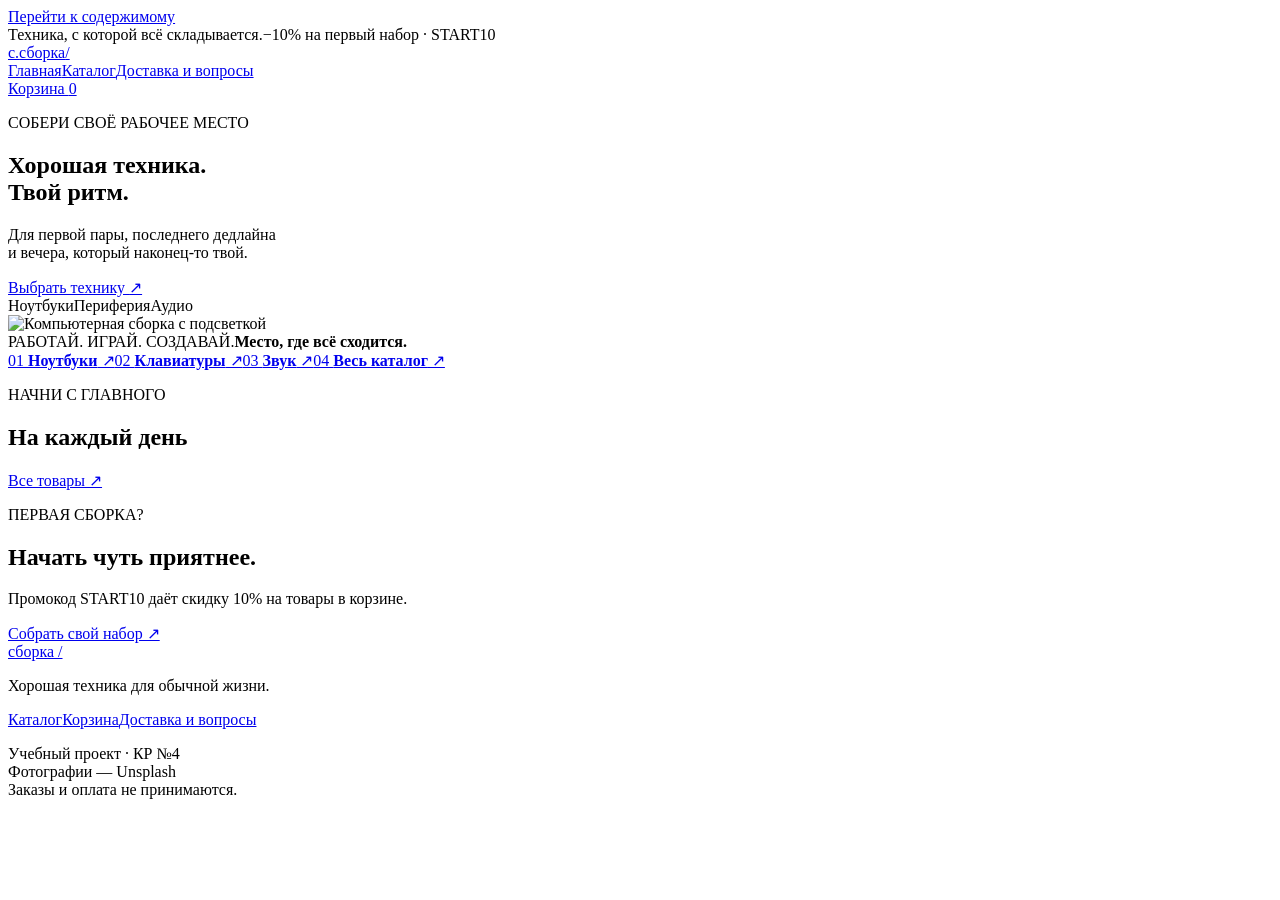
==== index.html @ 841d9250 "Добавить шесть страниц магазина Сборка и описание КР4" ====
<!doctype html>
<html lang="ru">
  <head>
    <meta charset="utf-8" />
    <meta name="viewport" content="width=device-width, initial-scale=1" />
    <meta
      name="description"
      content="Сборка — техника для учёбы, работы и отдыха. Техника для твоих задач."
    />
    <title>Техника для твоих задач — Сборка</title>
    <link rel="stylesheet" href="css/style.css" />
    <link rel="stylesheet" href="css/responsive.css" />
    <script src="js/data.js" defer></script>
    <script src="js/cart.js" defer></script>
    <script src="js/catalog.js" defer></script>
    <script src="js/modal.js" defer></script>
    <script src="js/validation.js" defer></script>
    <script src="js/main.js" defer></script>
  </head>
  <body>
    <a class="skip-link" href="#main-content">Перейти к содержимому</a>
    <div class="topbar">
      <div class="container">
        <span>Техника, с которой всё складывается.</span
        ><span>−10% на первый набор · START10</span>
      </div>
    </div>
    <header class="site-header">
      <div class="container header-inner">
        <a class="brand" href="index.html"
          ><span class="brand-mark">с.</span>сборка<span class="brand-dot"
            >/</span
          ></a
        ><button
          class="menu-toggle secondary"
          type="button"
          aria-expanded="false"
          aria-controls="site-menu"
          hidden
        >
          Меню
        </button>
        <nav id="site-menu" aria-label="Основная навигация">
          <a href="index.html" aria-current="page">Главная</a
          ><a href="catalog.html">Каталог</a
          ><a href="contacts.html">Доставка и вопросы</a>
        </nav>
        <a class="cart-link" href="cart.html"
          >Корзина <span class="cart-count">0</span></a
        >
      </div>
    </header>
    <main class="container" id="main-content" tabindex="-1">
      <noscript
        ><p class="notice">
          Для каталога и корзины включите JavaScript в браузере.
        </p></noscript
      >
      <section class="hero">
        <div class="hero-copy">
          <p class="eyebrow">СОБЕРИ СВОЁ РАБОЧЕЕ МЕСТО</p>
          <h1>
            Хорошая техника.<br />
            Твой ритм.
          </h1>
          <p>
            Для первой пары, последнего дедлайна<br />
            и вечера, который наконец-то твой.
          </p>
          <a class="button" href="catalog.html"
            >Выбрать технику <span aria-hidden="true">↗</span></a
          >
          <div class="hero-tags">
            <span>Ноутбуки</span><span>Периферия</span><span>Аудио</span>
          </div>
        </div>
        <div class="hero-photo">
          <img
            src="images/product-6.jpg"
            alt="Компьютерная сборка с подсветкой"
            width="1000"
            height="900"
          />
          <div class="photo-caption">
            <span>РАБОТАЙ. ИГРАЙ. СОЗДАВАЙ.</span
            ><strong>Место, где всё сходится.</strong>
          </div>
        </div>
      </section>
      <section class="category-strip" aria-label="Категории">
        <a href="catalog.html?category=laptops"
          >01 <strong>Ноутбуки</strong> ↗</a
        ><a href="catalog.html?category=keyboards"
          >02 <strong>Клавиатуры</strong> ↗</a
        ><a href="catalog.html?category=audio">03 <strong>Звук</strong> ↗</a
        ><a href="catalog.html">04 <strong>Весь каталог</strong> ↗</a>
      </section>
      <section class="section">
        <div class="section-heading">
          <div>
            <p class="eyebrow">НАЧНИ С ГЛАВНОГО</p>
            <h2>На каждый день</h2>
          </div>
          <a href="catalog.html">Все товары ↗</a>
        </div>
        <div class="products-grid" id="featured"></div>
      </section>
      <section class="offer">
        <div>
          <p class="eyebrow">ПЕРВАЯ СБОРКА?</p>
          <h2>Начать чуть приятнее.</h2>
          <p>Промокод START10 даёт скидку 10% на товары в корзине.</p>
        </div>
        <a class="button light" href="catalog.html">Собрать свой набор ↗</a>
      </section>
    </main>
    <footer>
      <div class="container footer-grid">
        <div>
          <a class="brand" href="index.html">сборка /</a>
          <p>Хорошая техника для обычной жизни.</p>
        </div>
        <div>
          <a href="catalog.html">Каталог</a><a href="cart.html">Корзина</a
          ><a href="contacts.html">Доставка и вопросы</a>
        </div>
        <p class="small muted">
          Учебный проект · КР №4<br />
          Фотографии — Unsplash<br />
          Заказы и оплата не принимаются.
        </p>
      </div>
    </footer>
    <div class="toast" id="toast" role="status" hidden></div>
    <dialog id="quick-view" aria-labelledby="quick-title">
      <button
        class="close-dialog secondary"
        type="button"
        aria-label="Закрыть просмотр"
      >
        ×
      </button>
      <div id="quick-content"></div>
    </dialog>
  </body>
</html>
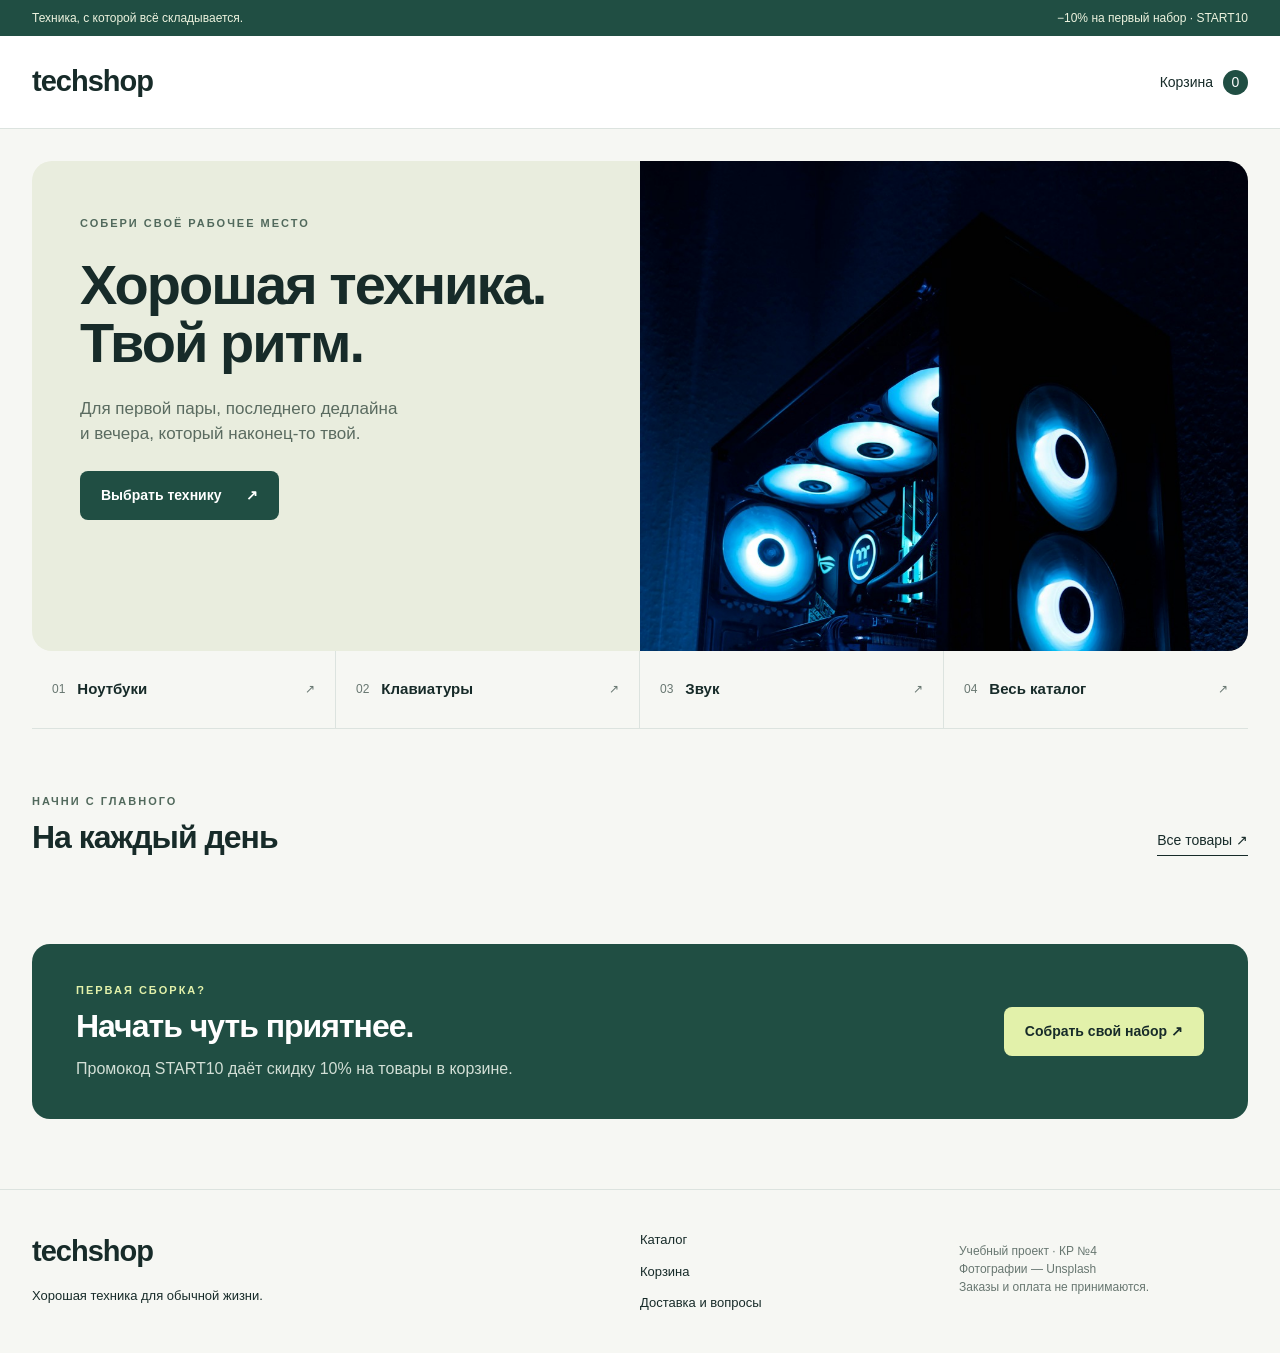
==== commit d7c02d3e: "Переименовать магазин в techshop" ====
--- a/index.html
+++ b/index.html
@@ -1,146 +1,130 @@
-<!doctype html>
-<html lang="ru">
-  <head>
-    <meta charset="utf-8" />
-    <meta name="viewport" content="width=device-width, initial-scale=1" />
-    <meta
-      name="description"
-      content="Сборка — техника для учёбы, работы и отдыха. Техника для твоих задач."
-    />
-    <title>Техника для твоих задач — Сборка</title>
-    <link rel="stylesheet" href="css/style.css" />
-    <link rel="stylesheet" href="css/responsive.css" />
-    <script src="js/data.js" defer></script>
-    <script src="js/cart.js" defer></script>
-    <script src="js/catalog.js" defer></script>
-    <script src="js/modal.js" defer></script>
-    <script src="js/validation.js" defer></script>
-    <script src="js/main.js" defer></script>
-  </head>
-  <body>
-    <a class="skip-link" href="#main-content">Перейти к содержимому</a>
-    <div class="topbar">
-      <div class="container">
-        <span>Техника, с которой всё складывается.</span
-        ><span>−10% на первый набор · START10</span>
-      </div>
-    </div>
-    <header class="site-header">
-      <div class="container header-inner">
-        <a class="brand" href="index.html"
-          ><span class="brand-mark">с.</span>сборка<span class="brand-dot"
-            >/</span
-          ></a
-        ><button
-          class="menu-toggle secondary"
-          type="button"
-          aria-expanded="false"
-          aria-controls="site-menu"
-          hidden
-        >
-          Меню
-        </button>
-        <nav id="site-menu" aria-label="Основная навигация">
-          <a href="index.html" aria-current="page">Главная</a
-          ><a href="catalog.html">Каталог</a
-          ><a href="contacts.html">Доставка и вопросы</a>
-        </nav>
-        <a class="cart-link" href="cart.html"
-          >Корзина <span class="cart-count">0</span></a
-        >
-      </div>
-    </header>
-    <main class="container" id="main-content" tabindex="-1">
-      <noscript
-        ><p class="notice">
-          Для каталога и корзины включите JavaScript в браузере.
-        </p></noscript
-      >
-      <section class="hero">
-        <div class="hero-copy">
-          <p class="eyebrow">СОБЕРИ СВОЁ РАБОЧЕЕ МЕСТО</p>
-          <h1>
-            Хорошая техника.<br />
-            Твой ритм.
-          </h1>
-          <p>
-            Для первой пары, последнего дедлайна<br />
-            и вечера, который наконец-то твой.
-          </p>
-          <a class="button" href="catalog.html"
-            >Выбрать технику <span aria-hidden="true">↗</span></a
-          >
-          <div class="hero-tags">
-            <span>Ноутбуки</span><span>Периферия</span><span>Аудио</span>
-          </div>
-        </div>
-        <div class="hero-photo">
-          <img
-            src="images/product-6.jpg"
-            alt="Компьютерная сборка с подсветкой"
-            width="1000"
-            height="900"
-          />
-          <div class="photo-caption">
-            <span>РАБОТАЙ. ИГРАЙ. СОЗДАВАЙ.</span
-            ><strong>Место, где всё сходится.</strong>
-          </div>
-        </div>
-      </section>
-      <section class="category-strip" aria-label="Категории">
-        <a href="catalog.html?category=laptops"
-          >01 <strong>Ноутбуки</strong> ↗</a
-        ><a href="catalog.html?category=keyboards"
-          >02 <strong>Клавиатуры</strong> ↗</a
-        ><a href="catalog.html?category=audio">03 <strong>Звук</strong> ↗</a
-        ><a href="catalog.html">04 <strong>Весь каталог</strong> ↗</a>
-      </section>
-      <section class="section">
-        <div class="section-heading">
-          <div>
-            <p class="eyebrow">НАЧНИ С ГЛАВНОГО</p>
-            <h2>На каждый день</h2>
-          </div>
-          <a href="catalog.html">Все товары ↗</a>
-        </div>
-        <div class="products-grid" id="featured"></div>
-      </section>
-      <section class="offer">
-        <div>
-          <p class="eyebrow">ПЕРВАЯ СБОРКА?</p>
-          <h2>Начать чуть приятнее.</h2>
-          <p>Промокод START10 даёт скидку 10% на товары в корзине.</p>
-        </div>
-        <a class="button light" href="catalog.html">Собрать свой набор ↗</a>
-      </section>
-    </main>
-    <footer>
-      <div class="container footer-grid">
-        <div>
-          <a class="brand" href="index.html">сборка /</a>
-          <p>Хорошая техника для обычной жизни.</p>
-        </div>
-        <div>
-          <a href="catalog.html">Каталог</a><a href="cart.html">Корзина</a
-          ><a href="contacts.html">Доставка и вопросы</a>
-        </div>
-        <p class="small muted">
-          Учебный проект · КР №4<br />
-          Фотографии — Unsplash<br />
-          Заказы и оплата не принимаются.
-        </p>
-      </div>
-    </footer>
-    <div class="toast" id="toast" role="status" hidden></div>
-    <dialog id="quick-view" aria-labelledby="quick-title">
-      <button
-        class="close-dialog secondary"
-        type="button"
-        aria-label="Закрыть просмотр"
-      >
-        ×
-      </button>
-      <div id="quick-content"></div>
-    </dialog>
-  </body>
-</html>
+<!doctype html>
+<html lang="ru">
+  <head>
+    <meta charset="utf-8" />
+    <meta name="viewport" content="width=device-width, initial-scale=1" />
+    <meta
+      name="description"
+      content="techshop — техника для учёбы, работы и отдыха. Техника для твоих задач."
+    />
+    <title>Техника для твоих задач — techshop</title>
+    <link rel="stylesheet" href="css/style.css" />
+    <link rel="stylesheet" href="css/responsive.css" />
+    <script src="js/data.js" defer></script>
+    <script src="js/cart.js" defer></script>
+    <script src="js/catalog.js" defer></script>
+    <script src="js/modal.js" defer></script>
+    <script src="js/validation.js" defer></script>
+    <script src="js/main.js?v=2" defer></script>
+  </head>
+  <body>
+    <a class="skip-link" href="#main-content">Перейти к содержимому</a>
+    <div class="topbar">
+      <div class="container">
+        <span>Техника, с которой всё складывается.</span
+        ><span>−10% на первый набор · START10</span>
+      </div>
+    </div>
+    <header class="site-header">
+      <div class="container header-inner">
+        <a class="brand" href="index.html">techshop</a>
+        </nav>
+        <a class="cart-link" href="cart.html"
+          >Корзина <span class="cart-count">0</span></a
+        >
+      </div>
+    </header>
+    <main class="container" id="main-content" tabindex="-1">
+      <noscript
+        ><p class="notice">
+          Для каталога и корзины включите JavaScript в браузере.
+        </p></noscript
+      >
+      <section class="hero">
+        <div class="hero-copy">
+          <p class="eyebrow">СОБЕРИ СВОЁ РАБОЧЕЕ МЕСТО</p>
+          <h1>
+            Хорошая техника.<br />
+            Твой ритм.
+          </h1>
+          <p>
+            Для первой пары, последнего дедлайна<br />
+            и вечера, который наконец-то твой.
+          </p>
+          <a class="button" href="catalog.html"
+            >Выбрать технику <span aria-hidden="true">↗</span></a
+          >
+          <div class="hero-tags">
+            <span>Ноутбуки</span><span>Периферия</span><span>Аудио</span>
+          </div>
+        </div>
+        <div class="hero-photo">
+          <img
+            src="images/product-6.jpg"
+            alt="Компьютерная сборка с подсветкой"
+            width="1000"
+            height="900"
+          />
+          <div class="photo-caption">
+            <span>РАБОТАЙ. ИГРАЙ. СОЗДАВАЙ.</span
+            ><strong>Место, где всё сходится.</strong>
+          </div>
+        </div>
+      </section>
+      <section class="category-strip" aria-label="Категории">
+        <a href="catalog.html?category=laptops"
+          >01 <strong>Ноутбуки</strong> ↗</a
+        ><a href="catalog.html?category=keyboards"
+          >02 <strong>Клавиатуры</strong> ↗</a
+        ><a href="catalog.html?category=audio">03 <strong>Звук</strong> ↗</a
+        ><a href="catalog.html">04 <strong>Весь каталог</strong> ↗</a>
+      </section>
+      <section class="section">
+        <div class="section-heading">
+          <div>
+            <p class="eyebrow">НАЧНИ С ГЛАВНОГО</p>
+            <h2>На каждый день</h2>
+          </div>
+          <a href="catalog.html">Все товары ↗</a>
+        </div>
+        <div class="products-grid" id="featured"></div>
+      </section>
+      <section class="offer">
+        <div>
+          <p class="eyebrow">ПЕРВАЯ СБОРКА?</p>
+          <h2>Начать чуть приятнее.</h2>
+          <p>Промокод START10 даёт скидку 10% на товары в корзине.</p>
+        </div>
+        <a class="button light" href="catalog.html">Собрать свой набор ↗</a>
+      </section>
+    </main>
+    <footer>
+      <div class="container footer-grid">
+        <div>
+          <a class="brand" href="index.html">techshop</a>
+          <p>Хорошая техника для обычной жизни.</p>
+        </div>
+        <div>
+          <a href="catalog.html">Каталог</a><a href="cart.html">Корзина</a
+          ><a href="contacts.html">Доставка и вопросы</a>
+        </div>
+        <p class="small muted">
+          Учебный проект · КР №4<br />
+          Фотографии — Unsplash<br />
+          Заказы и оплата не принимаются.
+        </p>
+      </div>
+    </footer>
+    <div class="toast" id="toast" role="status" hidden></div>
+    <dialog id="quick-view" aria-labelledby="quick-title">
+      <button
+        class="close-dialog secondary"
+        type="button"
+        aria-label="Закрыть просмотр"
+      >
+        ×
+      </button>
+      <div id="quick-content"></div>
+    </dialog>
+  </body>
+</html>
--- a/css/style.css
+++ b/css/style.css
@@ -0,0 +1,770 @@
+/* Новое оформление магазина; адаптивные сетки вынесены в responsive.css, как в КР3. */
+:root {
+  --ink: #172b29;
+  --muted: #687771;
+  --green: #204e43;
+  --lime: #e2f1aa;
+  --line: #dce3df;
+  --bg: #f6f7f3;
+  --white: #fff;
+  --radius: 14px;
+}
+* {
+  box-sizing: border-box;
+}
+body {
+  margin: 0;
+  background: var(--bg);
+  color: var(--ink);
+  font:
+    16px/1.5 Arial,
+    sans-serif;
+}
+a {
+  color: inherit;
+  text-decoration: none;
+}
+button,
+input,
+select,
+textarea {
+  font: inherit;
+}
+button,
+a,
+input,
+select,
+textarea {
+  touch-action: manipulation;
+}
+button {
+  cursor: pointer;
+}
+img {
+  display: block;
+  max-width: 100%;
+  height: auto;
+}
+h1,
+h2,
+h3,
+p {
+  margin: 0;
+}
+h1 {
+  font-size: clamp(36px, 5vw, 64px);
+  line-height: 1.04;
+  letter-spacing: -2px;
+}
+h2 {
+  font-size: 32px;
+  line-height: 1.15;
+  letter-spacing: -1px;
+}
+h3 {
+  font-size: 18px;
+  line-height: 1.3;
+}
+p + p {
+  margin-top: 14px;
+}
+.container {
+  width: min(1240px, calc(100% - 64px));
+  margin: auto;
+}
+.topbar {
+  background: var(--green);
+  color: #edf3df;
+  font-size: 12px;
+  padding: 9px 0;
+}
+.topbar .container {
+  display: flex;
+  justify-content: space-between;
+  gap: 16px;
+}
+.site-header {
+  background: var(--white);
+  border-bottom: 1px solid var(--line);
+}
+.header-inner {
+  display: flex;
+  align-items: center;
+  gap: 46px;
+  min-height: 92px;
+}
+.brand {
+  display: flex;
+  align-items: center;
+  gap: 10px;
+  font-size: 29px;
+  font-weight: 800;
+  letter-spacing: -1px;
+}
+.brand-mark {
+  background: var(--green);
+  color: var(--lime);
+  width: 36px;
+  height: 36px;
+  border-radius: 9px;
+  text-align: center;
+  line-height: 32px;
+  font-size: 30px;
+}
+.brand-dot {
+  color: #86a98e;
+}
+nav {
+  display: flex;
+  gap: 28px;
+  font-size: 14px;
+}
+nav a {
+  padding: 12px 0;
+}
+nav a[aria-current],
+nav a:hover {
+  color: #307d5e;
+}
+nav a[aria-current] {
+  box-shadow: inset 0 -2px var(--green);
+}
+.cart-link {
+  margin-left: auto;
+  display: flex;
+  align-items: center;
+  gap: 10px;
+  font-size: 14px;
+}
+.cart-count {
+  background: var(--green);
+  color: white;
+  min-width: 25px;
+  text-align: center;
+  border-radius: 50%;
+  padding: 2px 6px;
+}
+.button,
+button.secondary {
+  display: inline-flex;
+  align-items: center;
+  justify-content: center;
+  gap: 24px;
+  border: 1px solid transparent;
+  background: var(--green);
+  color: white;
+  border-radius: 8px;
+  padding: 13px 20px;
+  font-size: 14px;
+  font-weight: 600;
+  min-height: 46px;
+}
+.button:hover {
+  background: #143b31;
+}
+.button:disabled {
+  background: #e3e8e4;
+  color: #65756b;
+  cursor: not-allowed;
+}
+.button.secondary,
+button.secondary {
+  border-color: var(--line);
+  background: white;
+  color: var(--ink);
+}
+.button.light {
+  background: var(--lime);
+  color: var(--ink);
+}
+.wide {
+  width: 100%;
+}
+.hero {
+  display: grid;
+  grid-template-columns: 1fr 1fr;
+  margin: 32px 0 0;
+  background: #e9edde;
+  border-radius: 20px;
+  overflow: hidden;
+  min-height: 480px;
+}
+.hero-copy {
+  padding: 54px 48px;
+  display: flex;
+  align-items: flex-start;
+  flex-direction: column;
+  gap: 24px;
+}
+.eyebrow {
+  font-size: 11px;
+  font-weight: bold;
+  letter-spacing: 2px;
+  color: #51695c;
+}
+.hero-copy > p:not(.eyebrow) {
+  color: #5a6b60;
+  font-size: 17px;
+}
+.hero-photo {
+  position: relative;
+  min-width: 0;
+}
+.hero-photo > img {
+  width: 100%;
+  height: 100%;
+  object-fit: cover;
+}
+.photo-caption {
+  position: absolute;
+  left: 28px;
+  right: 28px;
+  bottom: 28px;
+  background: #152922d9;
+  color: white;
+  padding: 18px 22px;
+  border: 1px solid #ffffff40;
+  border-radius: 10px;
+  display: grid;
+  gap: 6px;
+}
+.photo-caption span {
+  font-size: 10px;
+  letter-spacing: 2px;
+}
+.photo-caption strong {
+  font-size: 19px;
+}
+.hero-tags {
+  display: flex;
+  flex-wrap: wrap;
+  gap: 8px;
+  margin-top: auto;
+}
+.hero-tags span {
+  border: 1px solid #bdc9b7;
+  border-radius: 30px;
+  padding: 5px 12px;
+  font-size: 12px;
+}
+.category-strip {
+  display: grid;
+  grid-template-columns: repeat(4, 1fr);
+  border-bottom: 1px solid var(--line);
+}
+.category-strip a {
+  display: flex;
+  align-items: center;
+  gap: 12px;
+  padding: 27px 20px;
+  font-size: 12px;
+  border-right: 1px solid var(--line);
+  color: var(--muted);
+}
+.category-strip a:last-child {
+  border: 0;
+}
+.category-strip strong {
+  font-size: 15px;
+  color: var(--ink);
+  margin-right: auto;
+}
+.section {
+  margin: 64px 0;
+}
+.section-heading {
+  display: flex;
+  justify-content: space-between;
+  align-items: end;
+  margin-bottom: 24px;
+  gap: 20px;
+}
+.section-heading .eyebrow {
+  margin-bottom: 10px;
+}
+.section-heading > a {
+  font-size: 14px;
+  border-bottom: 1px solid var(--ink);
+  padding-bottom: 4px;
+}
+.products-grid {
+  display: grid;
+  gap: 20px;
+}
+.product-card {
+  min-width: 0;
+  background: white;
+  border: 1px solid var(--line);
+  border-radius: var(--radius);
+  overflow: hidden;
+  display: flex;
+  flex-direction: column;
+  transition: box-shadow 0.2s;
+}
+.product-card:hover {
+  box-shadow: 0 10px 25px #172b2910;
+}
+.card-photo {
+  height: 220px;
+  position: relative;
+  background: #e7ebe5;
+  overflow: hidden;
+}
+.card-photo img {
+  width: 100%;
+  height: 100%;
+  object-fit: cover;
+  transition: transform 0.3s;
+}
+.product-card:hover .card-photo img {
+  transform: scale(1.035);
+}
+.badge {
+  position: absolute;
+  left: 14px;
+  top: 14px;
+  background: #fffef1;
+  padding: 4px 10px;
+  border-radius: 5px;
+  font-size: 11px;
+  font-weight: bold;
+}
+.favorite {
+  position: absolute;
+  right: 12px;
+  top: 12px;
+  width: 35px;
+  height: 35px;
+  background: white;
+  border: 0;
+  border-radius: 50%;
+  font-size: 23px;
+  line-height: 1;
+  color: var(--ink);
+}
+.favorite[aria-pressed="true"] {
+  color: #9d3947;
+}
+.card-body {
+  padding: 20px;
+  display: flex;
+  flex-direction: column;
+  gap: 10px;
+  flex: 1;
+}
+.category-label {
+  color: var(--muted);
+  font-size: 11px;
+  text-transform: uppercase;
+  letter-spacing: 1px;
+}
+.stock {
+  font-size: 12px;
+  color: #397050;
+}
+.stock.unavailable {
+  color: #8d5d36;
+}
+.price {
+  font-size: 24px;
+  font-weight: bold;
+  letter-spacing: -1px;
+  margin-top: auto;
+  padding-top: 10px;
+}
+.card-actions {
+  display: flex;
+  gap: 8px;
+  align-items: center;
+}
+.card-actions .button {
+  flex: 1;
+  padding: 10px 14px;
+}
+.quick-button {
+  background: transparent;
+  border: 1px solid var(--line);
+  border-radius: 8px;
+  width: 44px;
+  min-height: 44px;
+  font-size: 20px;
+}
+.offer {
+  margin: 50px 0 70px;
+  background: var(--green);
+  color: white;
+  border-radius: 18px;
+  padding: 38px 44px;
+  display: flex;
+  justify-content: space-between;
+  align-items: center;
+  gap: 24px;
+}
+.offer .eyebrow {
+  color: var(--lime);
+  margin-bottom: 10px;
+}
+.offer p:not(.eyebrow) {
+  color: #d2dfd6;
+  margin-top: 12px;
+}
+.breadcrumbs {
+  font-size: 12px;
+  color: var(--muted);
+  padding: 25px 0;
+  display: flex;
+  gap: 12px;
+}
+.page-heading {
+  padding: 12px 0 36px;
+}
+.page-heading h1 {
+  font-size: 44px;
+  margin: 12px 0 15px;
+}
+.page-heading > p:last-child {
+  color: var(--muted);
+}
+.catalog-layout {
+  display: grid;
+  grid-template-columns: 230px minmax(0, 1fr);
+  gap: 32px;
+  margin-bottom: 70px;
+}
+.filters {
+  padding: 22px;
+  background: white;
+  border: 1px solid var(--line);
+  border-radius: var(--radius);
+  align-self: start;
+  display: grid;
+  gap: 14px;
+}
+.filters h2 {
+  font-size: 18px;
+  letter-spacing: 0;
+  margin-bottom: 8px;
+}
+label {
+  font-size: 13px;
+  font-weight: 600;
+  display: block;
+  margin-bottom: 7px;
+}
+input,
+select,
+textarea {
+  width: 100%;
+  border: 1px solid #cbd5ce;
+  border-radius: 7px;
+  background: white;
+  color: var(--ink);
+  padding: 12px;
+  min-width: 0;
+  font-size: 14px;
+}
+.check {
+  display: flex;
+  align-items: center;
+  gap: 10px;
+  font-weight: normal;
+  margin: 10px 0;
+}
+.check input {
+  width: 18px;
+  height: 18px;
+  accent-color: var(--green);
+  flex-shrink: 0;
+}
+.catalog-toolbar {
+  display: flex;
+  justify-content: space-between;
+  align-items: center;
+  gap: 20px;
+  margin-bottom: 22px;
+  font-size: 13px;
+  color: var(--muted);
+}
+.empty {
+  text-align: center;
+  padding: 60px 25px;
+  background: white;
+  border: 1px dashed #bac9bd;
+  border-radius: 14px;
+}
+.empty > span {
+  font-size: 40px;
+}
+.empty p {
+  color: var(--muted);
+  margin: 18px 0 24px;
+}
+.checkout-layout {
+  display: grid;
+  grid-template-columns: minmax(0, 1fr) 350px;
+  gap: 32px;
+  margin-bottom: 80px;
+  align-items: start;
+}
+.summary,
+.form-panel {
+  background: white;
+  border: 1px solid var(--line);
+  border-radius: var(--radius);
+  padding: 28px;
+}
+.summary h2,
+.form-panel h2 {
+  font-size: 24px;
+  margin-bottom: 24px;
+}
+.summary-line {
+  display: flex;
+  justify-content: space-between;
+  gap: 16px;
+  font-size: 14px;
+  padding: 12px 0;
+  border-bottom: 1px solid var(--line);
+}
+.total {
+  font-size: 32px;
+  font-weight: bold;
+  padding: 20px 0;
+}
+.small {
+  font-size: 12px;
+}
+.muted {
+  color: var(--muted);
+}
+.promo-row {
+  display: flex;
+  gap: 7px;
+}
+.summary > label {
+  margin-top: 20px;
+}
+#promo-message {
+  font-size: 12px;
+  margin-top: 8px;
+}
+.cart-row {
+  display: flex;
+  align-items: center;
+  gap: 22px;
+  background: white;
+  border: 1px solid var(--line);
+  border-radius: 12px;
+  padding: 18px;
+  margin-bottom: 14px;
+}
+.cart-row img {
+  width: 115px;
+  height: 100px;
+  object-fit: cover;
+  border-radius: 8px;
+}
+.cart-info {
+  flex: 1;
+}
+.cart-info h2 {
+  font-size: 18px;
+  letter-spacing: 0;
+}
+.quantity {
+  display: flex;
+  align-items: center;
+  gap: 10px;
+  margin-top: 12px;
+}
+.quantity button {
+  border: 1px solid var(--line);
+  background: white;
+  border-radius: 5px;
+  min-width: 32px;
+  min-height: 32px;
+}
+.remove {
+  background: transparent;
+  color: #8c4343;
+  border: 0;
+  text-decoration: underline;
+  font-size: 12px;
+}
+.form-grid {
+  display: grid;
+  grid-template-columns: 1fr 1fr;
+  gap: 18px;
+}
+.full {
+  grid-column: 1/-1;
+}
+.error {
+  color: #ad2939;
+  font-size: 12px;
+  min-height: 18px;
+  margin-top: 5px;
+}
+[aria-invalid="true"] {
+  border-color: #ad2939;
+}
+.form-panel .button {
+  margin-top: 16px;
+}
+.form-panel > .small {
+  margin-top: 15px;
+}
+.success {
+  padding: 20px;
+  background: #e9f3e0;
+  border-radius: 8px;
+  margin-top: 20px;
+}
+.notice {
+  padding: 20px;
+  background: #f6edd8;
+  border-radius: 8px;
+  margin: 20px 0;
+}
+.info-grid {
+  display: grid;
+  grid-template-columns: 1fr 1fr;
+  gap: 30px;
+  margin-bottom: 70px;
+}
+.faq details {
+  border-bottom: 1px solid var(--line);
+  padding: 20px 0;
+}
+.faq summary {
+  font-weight: bold;
+  cursor: pointer;
+}
+.faq p {
+  padding-top: 16px;
+  color: var(--muted);
+}
+footer {
+  border-top: 1px solid var(--line);
+  padding: 40px 0;
+  margin-top: 60px;
+}
+.footer-grid {
+  display: grid;
+  grid-template-columns: 2fr 1fr 1fr;
+  gap: 30px;
+  font-size: 13px;
+}
+.footer-grid > div:nth-child(2) {
+  display: flex;
+  flex-direction: column;
+  gap: 12px;
+}
+.footer-grid p {
+  margin-top: 12px;
+}
+.toast {
+  position: fixed;
+  bottom: 25px;
+  left: 50%;
+  transform: translateX(-50%);
+  z-index: 30;
+  background: var(--green);
+  color: white;
+  padding: 14px 24px;
+  border-radius: 10px;
+  box-shadow: 0 5px 30px #0003;
+  max-width: 90vw;
+  font-size: 14px;
+}
+dialog {
+  border: 1px solid var(--line);
+  border-radius: 20px;
+  padding: 35px;
+  width: min(780px, calc(100% - 30px));
+  max-height: 90vh;
+  overflow: auto;
+}
+dialog::backdrop {
+  background: #071c18aa;
+}
+.close-dialog {
+  float: right;
+  font-size: 24px !important;
+  padding: 3px 14px !important;
+  min-height: 40px !important;
+}
+.detail-layout {
+  display: grid;
+  grid-template-columns: 1.1fr 1fr;
+  gap: 40px;
+  align-items: start;
+  margin: 20px 0 50px;
+}
+.detail-layout > img {
+  width: 100%;
+  height: 470px;
+  object-fit: cover;
+  border-radius: 16px;
+}
+.detail-copy {
+  padding: 20px 0;
+}
+.detail-copy h1 {
+  font-size: 40px;
+  margin: 14px 0 20px;
+}
+.detail-copy h2 {
+  font-size: 29px;
+  margin: 10px 0 20px;
+}
+.detail-copy .price {
+  font-size: 34px;
+  margin: 15px 0;
+}
+.detail-copy > .button {
+  margin-top: 20px;
+}
+.specs {
+  margin: 24px 0;
+}
+.specs div {
+  display: flex;
+  justify-content: space-between;
+  gap: 20px;
+  border-bottom: 1px solid var(--line);
+  padding: 12px 0;
+  font-size: 13px;
+}
+.specs dt {
+  color: var(--muted);
+}
+.specs dd {
+  margin: 0;
+  text-align: right;
+}
+.skip-link {
+  position: absolute;
+  top: -80px;
+  left: 20px;
+  background: white;
+  padding: 14px;
+  z-index: 50;
+}
+.skip-link:focus {
+  top: 10px;
+}
+:focus-visible {
+  outline: 3px solid #ae681b;
+  outline-offset: 4px;
+}
+.sr-only {
+  position: absolute;
+  width: 1px;
+  height: 1px;
+  overflow: hidden;
+  clip-path: inset(50%);
+}
+[hidden] {
+  display: none !important;
+}
--- a/css/responsive.css
+++ b/css/responsive.css
@@ -0,0 +1,257 @@
+/* Развитие Mobile First сеток и меню из КР3. */
+.products-grid {
+  grid-template-columns: repeat(3, minmax(0, 1fr));
+}
+#featured {
+  grid-template-columns: repeat(4, minmax(0, 1fr));
+}
+.menu-toggle {
+  display: none !important;
+}
+@media (max-width: 1100px) {
+  .container {
+    width: calc(100% - 40px);
+  }
+  .hero-copy {
+    padding: 38px 30px;
+  }
+  .header-inner {
+    gap: 28px;
+  }
+  nav {
+    gap: 18px;
+  }
+  .products-grid {
+    grid-template-columns: repeat(2, minmax(0, 1fr));
+  }
+  #featured {
+    grid-template-columns: repeat(2, minmax(0, 1fr));
+  }
+  .category-strip a {
+    padding: 22px 10px;
+  }
+  .checkout-layout {
+    grid-template-columns: minmax(0, 1fr) 310px;
+  }
+}
+@media (max-width: 760px) {
+  .container {
+    width: calc(100% - 32px);
+  }
+  .topbar .container > span:first-child {
+    display: none;
+  }
+  .topbar .container {
+    justify-content: center;
+  }
+  .header-inner {
+    min-height: 78px;
+    flex-wrap: wrap;
+    gap: 16px;
+    padding: 16px 0;
+  }
+  .brand {
+    font-size: 25px;
+  }
+  .menu-toggle {
+    display: inline-flex !important;
+    margin-left: auto;
+    padding: 8px 12px !important;
+  }
+  .cart-link {
+    margin-left: 0;
+  }
+  nav {
+    order: 4;
+    width: 100%;
+    flex-direction: column;
+    gap: 0;
+  }
+  nav[hidden] {
+    display: none;
+  }
+  .hero {
+    grid-template-columns: 1fr;
+    margin-top: 20px;
+  }
+  .hero-copy {
+    padding: 32px 24px;
+    gap: 22px;
+  }
+  .hero-photo {
+    height: 310px;
+  }
+  .hero-tags {
+    margin-top: 8px;
+  }
+  .category-strip {
+    grid-template-columns: 1fr 1fr;
+  }
+  .category-strip a:nth-child(2) {
+    border: 0;
+  }
+  .section {
+    margin: 40px 0;
+  }
+  .section-heading {
+    align-items: center;
+  }
+  h2 {
+    font-size: 27px;
+  }
+  .offer {
+    padding: 28px;
+    flex-direction: column;
+    align-items: start;
+    margin: 35px 0;
+  }
+  .catalog-layout,
+  .checkout-layout,
+  .info-grid,
+  .detail-layout {
+    grid-template-columns: 1fr;
+    gap: 24px;
+  }
+  .filters {
+    grid-template-columns: 1fr 1fr;
+    gap: 12px;
+  }
+  .filters h2 {
+    grid-column: 1/-1;
+  }
+  .filters > label:not(.check) {
+    grid-column: 1/-1;
+    margin: 0;
+  }
+  .filters > input,
+  .filters > select {
+    grid-column: 1/-1;
+  }
+  .filters > .button {
+    grid-column: 1/-1;
+  }
+  .catalog-toolbar {
+    align-items: start;
+    flex-direction: column;
+    gap: 10px;
+  }
+  .catalog-toolbar > div {
+    width: 100%;
+  }
+  .page-heading h1 {
+    font-size: 36px;
+  }
+  .summary {
+    position: static;
+  }
+  .footer-grid {
+    grid-template-columns: 1fr 1fr;
+  }
+  .footer-grid > div:first-child {
+    grid-column: 1/-1;
+  }
+  .detail-layout > img {
+    height: 340px;
+  }
+  .detail-copy {
+    padding: 0;
+  }
+  .detail-copy h1 {
+    font-size: 34px;
+  }
+  .cart-row {
+    gap: 14px;
+    flex-wrap: wrap;
+  }
+  .cart-row img {
+    width: 85px;
+    height: 85px;
+  }
+  .form-grid {
+    grid-template-columns: 1fr;
+  }
+  .form-panel,
+  .summary {
+    padding: 22px;
+  }
+  .photo-caption {
+    left: 18px;
+    right: 18px;
+    bottom: 18px;
+  }
+}
+@media (max-width: 450px) {
+  .products-grid,
+  #featured {
+    grid-template-columns: 1fr;
+  }
+  .card-photo {
+    height: 250px;
+  }
+  .hero-photo {
+    height: 280px;
+  }
+  .form-grid {
+    gap: 12px;
+  }
+  .cart-count {
+    font-size: 12px;
+  }
+  .cart-link {
+    font-size: 12px;
+  }
+  .brand-mark {
+    display: none;
+  }
+  .section-heading > a {
+    font-size: 12px;
+  }
+  .hero-copy br {
+    display: none;
+  }
+  .detail-layout > img {
+    height: 290px;
+  }
+  .footer-grid {
+    grid-template-columns: 1fr;
+  }
+  .quantity button {
+    min-width: 40px;
+    min-height: 40px;
+  }
+}
+@media (prefers-reduced-motion: reduce) {
+  *,
+  *::before,
+  *::after {
+    transition: none !important;
+    scroll-behavior: auto !important;
+  }
+}
+.hero {
+  height: 490px;
+}
+.hero h1 {
+  font-size: 56px;
+}
+.card-body h2 {
+  font-size: 18px;
+  letter-spacing: 0;
+  line-height: 1.3;
+}
+@media (max-width: 760px) {
+  .hero {
+    height: auto;
+  }
+  .hero h1 {
+    font-size: 44px;
+  }
+}
+@media (max-width: 450px) {
+  .hero h1 {
+    font-size: 40px;
+  }
+}
+[hidden] {
+  display: none !important;
+}
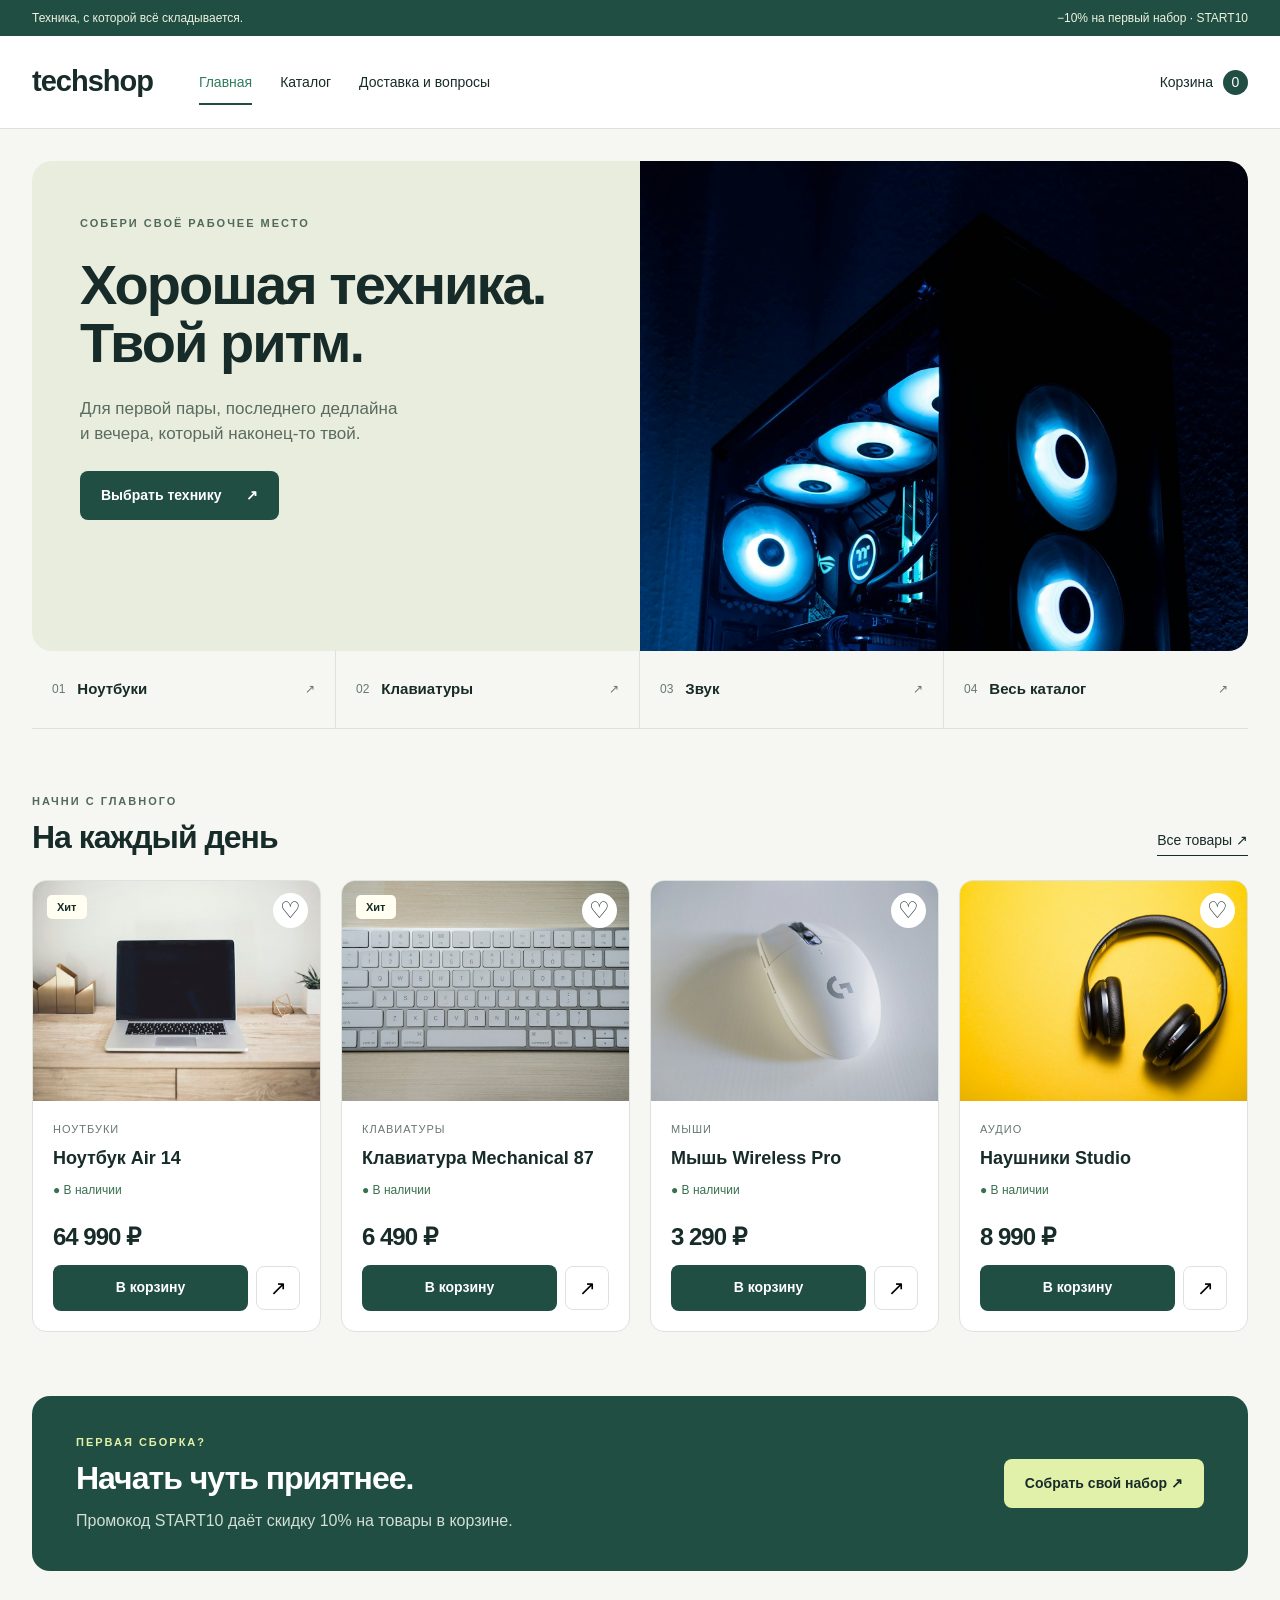
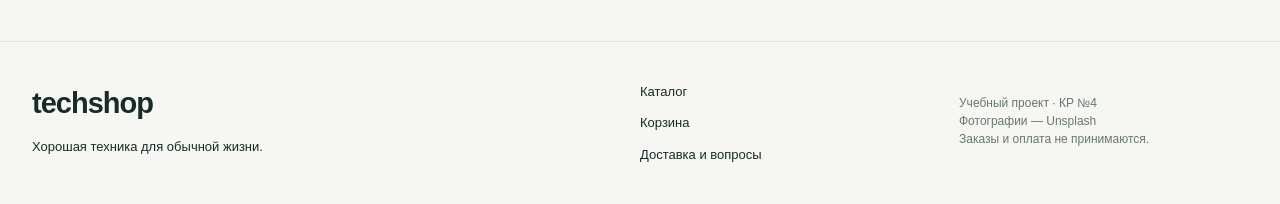
==== commit 0a15ff4d: "Сохранить меню и навигацию при замене логотипа" ====
--- a/index.html
+++ b/index.html
@@ -27,7 +27,19 @@
     </div>
     <header class="site-header">
       <div class="container header-inner">
-        <a class="brand" href="index.html">techshop</a>
+        <a class="brand" href="index.html">techshop</a><button
+          class="menu-toggle secondary"
+          type="button"
+          aria-expanded="false"
+          aria-controls="site-menu"
+          hidden
+        >
+          Меню
+        </button>
+        <nav id="site-menu" aria-label="Основная навигация">
+          <a href="index.html" aria-current="page">Главная</a
+          ><a href="catalog.html">Каталог</a
+          ><a href="contacts.html">Доставка и вопросы</a>
         </nav>
         <a class="cart-link" href="cart.html"
           >Корзина <span class="cart-count">0</span></a
